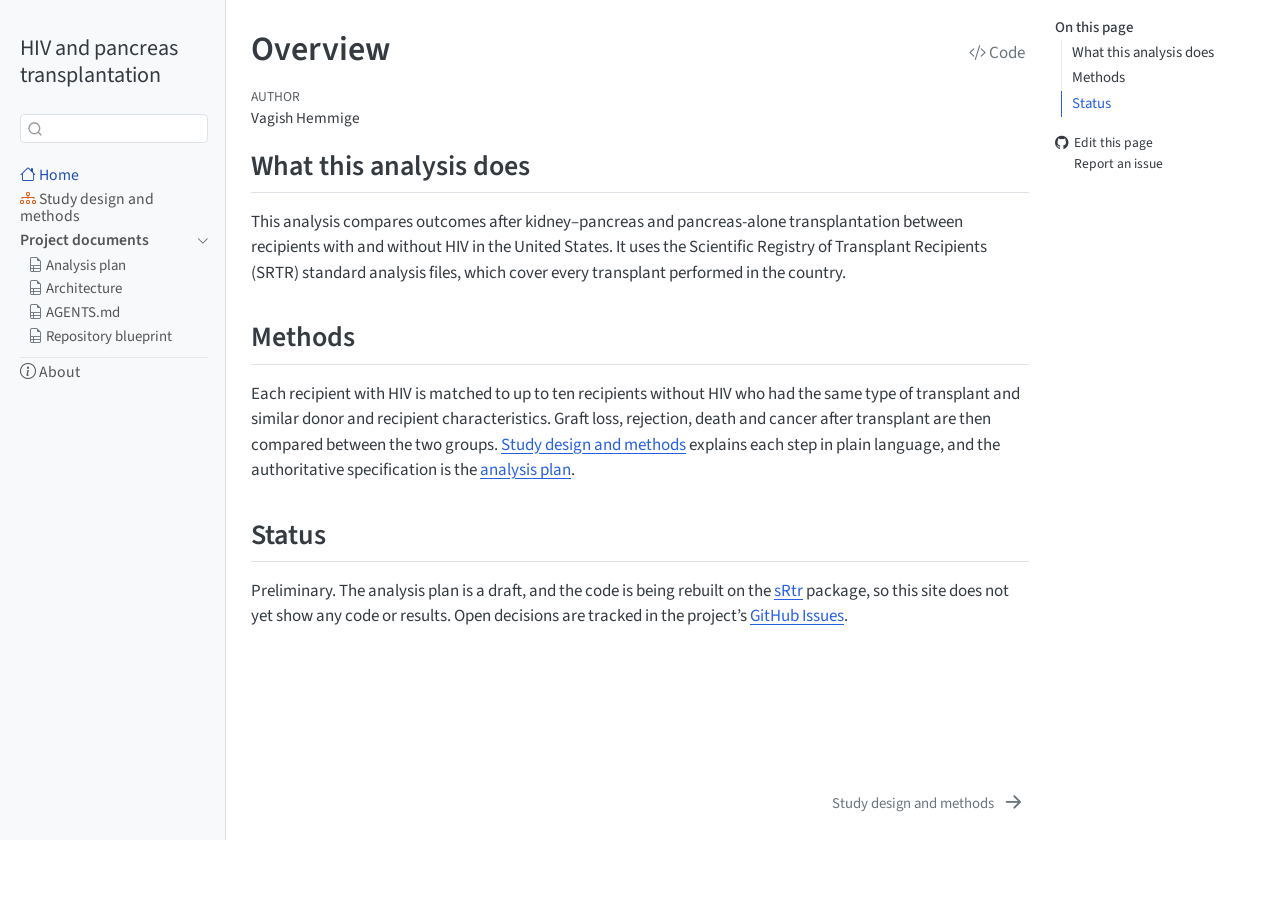
==== index.html @ 66e1a1df "Built site for gh-pages" ====
<!DOCTYPE html>
<html xmlns="http://www.w3.org/1999/xhtml" lang="en" xml:lang="en"><head>

<meta charset="utf-8">
<meta name="generator" content="quarto-1.11.9">

<meta name="viewport" content="width=device-width, initial-scale=1.0, user-scalable=yes">

<meta name="author" content="Vagish Hemmige">

<title>Overview – HIV and pancreas transplantation</title>
<style>
/* Default styles provided by pandoc.
** See https://pandoc.org/MANUAL.html#variables-for-html for config info.
*/
span.smallcaps{font-variant: small-caps;}
div.columns{display: flex; gap: 1.5em;}
div.column{flex: auto;}
@media screen {
div.columns{gap: min(4vw, 1.5em);}
div.column{overflow-x: auto;}
}
div.hanging-indent{margin-left: 1.5em; text-indent: -1.5em;}
ul.task-list{list-style: none;}
ul.task-list li input[type="checkbox"] {
  width: 0.8em;
  margin: 0 0.8em 0.2em -1em; /* quarto-specific, see https://github.com/quarto-dev/quarto-cli/issues/4556 */ 
  vertical-align: middle;
}
/* CSS for syntax highlighting */
html { -webkit-text-size-adjust: 100%; }
pre > code.sourceCode { white-space: pre; position: relative; }
pre > code.sourceCode > span { display: inline-block; line-height: 1.25; }
pre > code.sourceCode > span:empty { height: 1.2em; }
.sourceCode { overflow: visible; }
code.sourceCode > span { color: inherit; text-decoration: inherit; }
div.sourceCode { margin: 1em 0; }
pre.sourceCode { margin: 0; }
@media screen {
div.sourceCode { overflow: auto; }
}
@media print {
pre > code.sourceCode { white-space: pre-wrap; }
pre > code.sourceCode > span { text-indent: -5em; padding-left: 5em; }
}
pre.numberSource code
  { counter-reset: source-line 0; }
pre.numberSource code > span
  { position: relative; left: -4em; counter-increment: source-line; }
pre.numberSource code > span > a:first-child::before
  { content: counter(source-line);
    position: relative; left: -1em; text-align: right; vertical-align: baseline;
    border: none; display: inline-block;
    -webkit-touch-callout: none; -webkit-user-select: none;
    -khtml-user-select: none; -moz-user-select: none;
    -ms-user-select: none; user-select: none;
    padding: 0 4px; width: 4em;
  }
pre.numberSource { margin-left: 3em;  padding-left: 4px; }
div.sourceCode
  {   }
@media screen {
pre > code.sourceCode > span > a:first-child::before { text-decoration: underline; }
}
</style>


<script src="site_libs/quarto-nav/quarto-nav.js"></script>
<script src="site_libs/quarto-nav/headroom.min.js"></script>
<script src="site_libs/clipboard/clipboard.min.js"></script>
<script src="site_libs/quarto-search/autocomplete.umd.js"></script>
<script src="site_libs/quarto-search/fuse.min.js"></script>
<script src="site_libs/quarto-search/quarto-search.js"></script>
<meta name="quarto:offset" content="./">
<link href="./quarto/study_methods.html" rel="next">
<script src="site_libs/quarto-html/quarto.js" type="module"></script>
<script src="site_libs/quarto-html/tabsets/tabsets.js" type="module"></script>
<script src="site_libs/quarto-html/scrollable-regions/scrollable-regions.js" type="module"></script>
<script src="site_libs/quarto-html/popper.min.js"></script>
<script src="site_libs/quarto-html/tippy.umd.min.js"></script>
<script src="site_libs/quarto-html/anchor.min.js"></script>
<link href="site_libs/quarto-html/tippy.css" rel="stylesheet">
<link href="site_libs/quarto-html/quarto-syntax-highlighting-63b5708e65d6cd79cd7618c58d0c21e7.css" rel="stylesheet" id="quarto-text-highlighting-styles">
<script src="site_libs/bootstrap/bootstrap.min.js"></script>
<link href="site_libs/bootstrap/bootstrap-icons.css" rel="stylesheet">
<link href="site_libs/bootstrap/bootstrap-e3a35904f429b4d0baa96e5eab7940c9.min.css" rel="stylesheet" append-hash="true" id="quarto-bootstrap" data-mode="light">
<script id="quarto-search-options" type="application/json">{
  "location": "sidebar",
  "copy-button": false,
  "collapse-after": 3,
  "panel-placement": "start",
  "type": "textbox",
  "limit": 50,
  "keyboard-shortcut": [
    "f",
    "/",
    "s"
  ],
  "show-item-context": false,
  "language": {
    "search-no-results-text": "No results",
    "search-matching-documents-text": "matching documents",
    "search-copy-link-title": "Copy link to search",
    "search-hide-matches-text": "Hide additional matches",
    "search-more-match-text": "more match in this document",
    "search-more-matches-text": "more matches in this document",
    "search-clear-button-title": "Clear",
    "search-text-placeholder": "",
    "search-detached-cancel-button-title": "Cancel",
    "search-submit-button-title": "Submit",
    "search-label": "Search"
  }
}</script>
<style>
div.callout-Pending.callout {
  border-left-color: #f0c400;
}
div.callout-Pending.callout-style-default > .callout-header {
  background-color: rgba(240, 196, 0, 0.13);
}
div.callout-Pending .callout-toggle::before {  background-image: url('data:image/svg+xml,<svg xmlns="http://www.w3.org/2000/svg" width="16" height="16" fill="rgb(33, 37, 41)" class="bi bi-chevron-down" viewBox="0 0 16 16"><path fill-rule="evenodd" d="M1.646 4.646a.5.5 0 0 1 .708 0L8 10.293l5.646-5.647a.5.5 0 0 1 .708.708l-6 6a.5.5 0 0 1-.708 0l-6-6a.5.5 0 0 1 0-.708z"/></svg>');}
div.callout-Pending.callout-style-default .callout-icon::before, div.callout-Pending.callout-titled .callout-icon::before {
  content: '⏳';
  background-image: none;
}
div.callout-Results.callout {
  border-left-color: #198754;
}
div.callout-Results.callout-style-default > .callout-header {
  background-color: rgba(25, 135, 84, 0.13);
}
div.callout-Results .callout-toggle::before {  background-image: url('data:image/svg+xml,<svg xmlns="http://www.w3.org/2000/svg" width="16" height="16" fill="rgb(33, 37, 41)" class="bi bi-chevron-down" viewBox="0 0 16 16"><path fill-rule="evenodd" d="M1.646 4.646a.5.5 0 0 1 .708 0L8 10.293l5.646-5.647a.5.5 0 0 1 .708.708l-6 6a.5.5 0 0 1-.708 0l-6-6a.5.5 0 0 1 0-.708z"/></svg>');}
div.callout-Results.callout-style-default .callout-icon::before, div.callout-Results.callout-titled .callout-icon::before {
  content: '📊';
  background-image: none;
}
div.callout-Rcode.callout {
  border-left-color: #d63384;
}
div.callout-Rcode.callout-style-default > .callout-header {
  background-color: rgba(214, 51, 132, 0.13);
}
div.callout-Rcode .callout-toggle::before {  background-image: url('data:image/svg+xml,<svg xmlns="http://www.w3.org/2000/svg" width="16" height="16" fill="rgb(33, 37, 41)" class="bi bi-chevron-down" viewBox="0 0 16 16"><path fill-rule="evenodd" d="M1.646 4.646a.5.5 0 0 1 .708 0L8 10.293l5.646-5.647a.5.5 0 0 1 .708.708l-6 6a.5.5 0 0 1-.708 0l-6-6a.5.5 0 0 1 0-.708z"/></svg>');}
div.callout-Rcode.callout-style-default .callout-icon::before, div.callout-Rcode.callout-titled .callout-icon::before {
  content: '💻';
  background-image: none;
}
</style>


<link rel="stylesheet" href="styles.css">
</head>

<body class="nav-sidebar docked quarto-light"><a id="quarto-skip-link" class="visually-hidden-focusable" href="#quarto-document-content">Skip to main content</a>

<div id="quarto-search-results"></div>
  <header id="quarto-header" class="headroom fixed-top">
  <nav class="quarto-secondary-nav" aria-label="Toolbar">
    <div class="container-fluid d-flex">
      <button type="button" class="quarto-btn-toggle btn" data-bs-toggle="collapse" role="button" data-bs-target=".quarto-sidebar-collapse-item" aria-controls="quarto-sidebar" aria-expanded="false" aria-label="Toggle sidebar navigation" onclick="if (window.quartoToggleHeadroom) { window.quartoToggleHeadroom(); }">
        <i class="bi bi-layout-text-sidebar-reverse"></i>
      </button>
        <nav class="quarto-page-breadcrumbs" aria-label="Breadcrumbs"><ol class="breadcrumb"><li class="breadcrumb-item"><a href="./index.html">Home</a></li></ol></nav>
        <a class="flex-grow-1" data-bs-toggle="collapse" data-bs-target=".quarto-sidebar-collapse-item" onclick="if (window.quartoToggleHeadroom) { window.quartoToggleHeadroom(); }">      
        </a>
      <button type="button" class="btn quarto-search-button" aria-label="Search" onclick="window.quartoOpenSearch();">
        <i class="bi bi-search"></i>
      </button>
    </div>
  </nav>
</header>
<!-- content -->
<div id="quarto-content" class="quarto-container page-columns page-rows-contents page-layout-full">
<!-- sidebar -->
  <nav id="quarto-sidebar" class="sidebar collapse collapse-horizontal quarto-sidebar-collapse-item sidebar-navigation docked overflow-auto" aria-label="Site">
    <div class="pt-lg-2 mt-2 text-left sidebar-header">
    <div class="sidebar-title mb-0 py-0">
      <a href="./">HIV and pancreas transplantation</a> 
    </div>
      </div>
        <div class="mt-2 flex-shrink-0 align-items-center">
        <div class="sidebar-search">
        <div id="quarto-search" class="" title="Search"></div>
        </div>
        </div>
    <div class="sidebar-menu-container"> 
    <ul class="list-unstyled mt-1">
        <li class="sidebar-item">
  <div class="sidebar-item-container"> 
  <a href="./index.html" class="sidebar-item-text sidebar-link active"><i class="bi bi-house" role="img">
</i> 
 <span class="menu-text">Home</span></a>
  </div>
</li>
        <li class="sidebar-item">
  <div class="sidebar-item-container"> 
  <a href="./quarto/study_methods.html" class="sidebar-item-text sidebar-link"><i class="bi bi-diagram-3" role="img">
</i> 
 <span class="menu-text">Study design and methods</span></a>
  </div>
</li>
        <li class="sidebar-item sidebar-item-section">
      <div class="sidebar-item-container"> 
            <button type="button" class="sidebar-item-text sidebar-item-toggle sidebar-link text-start" data-bs-toggle="collapse" data-bs-target="#quarto-sidebar-section-1" aria-controls="quarto-sidebar-section-1" aria-expanded="true">
 <span class="menu-text" id="quarto-sidebar-section-1-label">Project documents</span><i class="bi bi-chevron-right" aria-hidden="true"></i></button>
      </div>
      <ul id="quarto-sidebar-section-1" aria-labelledby="quarto-sidebar-section-1-label" class="collapse list-unstyled sidebar-section depth1 show">  
          <li class="sidebar-item">
  <div class="sidebar-item-container"> 
  <a href="./quarto/analysis-plan.html" class="sidebar-item-text sidebar-link"><i class="bi bi-file-earmark-ruled" role="img">
</i> 
 <span class="menu-text">Analysis plan</span></a>
  </div>
</li>
          <li class="sidebar-item">
  <div class="sidebar-item-container"> 
  <a href="./quarto/architecture.html" class="sidebar-item-text sidebar-link"><i class="bi bi-file-earmark-ruled" role="img">
</i> 
 <span class="menu-text">Architecture</span></a>
  </div>
</li>
          <li class="sidebar-item">
  <div class="sidebar-item-container"> 
  <a href="./quarto/agents.html" class="sidebar-item-text sidebar-link"><i class="bi bi-file-earmark-ruled" role="img">
</i> 
 <span class="menu-text">AGENTS.md</span></a>
  </div>
</li>
          <li class="sidebar-item">
  <div class="sidebar-item-container"> 
  <a href="./quarto/repository-blueprint.html" class="sidebar-item-text sidebar-link"><i class="bi bi-file-earmark-ruled" role="img">
</i> 
 <span class="menu-text">Repository blueprint</span></a>
  </div>
</li>
      </ul>
  </li>
        <li class="sidebar-item">
  <div class="sidebar-item-container"> 
  <a href="./quarto/about.html" class="sidebar-item-text sidebar-link"><i class="bi bi-info-circle" role="img">
</i> 
 <span class="menu-text">About</span></a>
  </div>
</li>
    </ul>
    </div>
</nav>
<div id="quarto-sidebar-glass" class="quarto-sidebar-collapse-item" data-bs-toggle="collapse" data-bs-target=".quarto-sidebar-collapse-item"></div>
<!-- margin-sidebar -->
    <div id="quarto-margin-sidebar" class="sidebar margin-sidebar">
        <nav id="TOC" role="doc-toc" aria-labelledby="toc-title" class="toc-active">
    <h2 id="toc-title">On this page</h2>
   
  <ul>
  <li><a href="#what-this-analysis-does" id="toc-what-this-analysis-does" class="nav-link active" data-scroll-target="#what-this-analysis-does">What this analysis does</a></li>
  <li><a href="#methods" id="toc-methods" class="nav-link" data-scroll-target="#methods">Methods</a></li>
  <li><a href="#status" id="toc-status" class="nav-link" data-scroll-target="#status">Status</a></li>
  </ul>
<div class="toc-actions"><ul><li><a href="https://github.com/VagishHemmige/HIV-pancreas-2024-srtr/edit/main/index.qmd" class="toc-action"><i class="bi bi-github"></i>Edit this page</a></li><li><a href="https://github.com/VagishHemmige/HIV-pancreas-2024-srtr/issues/new" class="toc-action"><i class="bi empty"></i>Report an issue</a></li></ul></div></nav>
    </div>
<!-- main -->
<main class="content column-body" id="quarto-document-content" tabindex="-1">

<header id="title-block-header" class="quarto-title-block default">
<div class="quarto-title">
<div class="quarto-title-block"><div><h1 class="title">Overview</h1><button type="button" class="btn code-tools-button" id="quarto-code-tools-source"><i class="bi"></i> Code</button></div></div>
</div>



<div class="quarto-title-meta column-body">

    <div>
    <div class="quarto-title-meta-heading">Author</div>
    <div class="quarto-title-meta-contents">
             <p>Vagish Hemmige </p>
          </div>
  </div>
    
  
    
  </div>
  


</header>


<section id="what-this-analysis-does" class="level2">
<h2 class="anchored" data-anchor-id="what-this-analysis-does">What this analysis does</h2>
<p>This analysis compares outcomes after kidney–pancreas and pancreas-alone transplantation between recipients with and without HIV in the United States. It uses the Scientific Registry of Transplant Recipients (SRTR) standard analysis files, which cover every transplant performed in the country.</p>
</section>
<section id="methods" class="level2">
<h2 class="anchored" data-anchor-id="methods">Methods</h2>
<p>Each recipient with HIV is matched to up to ten recipients without HIV who had the same type of transplant and similar donor and recipient characteristics. Graft loss, rejection, death and cancer after transplant are then compared between the two groups. <a href="./quarto/study_methods.html">Study design and methods</a> explains each step in plain language, and the authoritative specification is the <a href="./quarto/analysis-plan.html">analysis plan</a>.</p>
</section>
<section id="status" class="level2">
<h2 class="anchored" data-anchor-id="status">Status</h2>
<p>Preliminary. The analysis plan is a draft, and the code is being rebuilt on the <a href="https://github.com/VagishHemmige/sRtr">sRtr</a> package, so this site does not yet show any code or results. Open decisions are tracked in the project’s <a href="https://github.com/VagishHemmige/HIV-pancreas-2024-srtr/issues">GitHub Issues</a>.</p>


<!-- -->

</section>

</main> <!-- /main -->
<script id="quarto-html-after-body" type="application/javascript">
  window.document.addEventListener("DOMContentLoaded", function (event) {
    const icon = "";
    const anchorJS = new window.AnchorJS();
    anchorJS.options = {
      placement: 'right',
      icon: icon
    };
    anchorJS.add('.anchored');
    const isCodeAnnotation = (el) => {
      for (const clz of el.classList) {
        if (clz.startsWith('code-annotation-')) {                     
          return true;
        }
      }
      return false;
    }
    const onCopySuccess = function(e) {
      // button target
      const button = e.trigger;
      // don't keep focus
      button.blur();
      // flash "checked"
      button.classList.add('code-copy-button-checked');
      var currentTitle = button.getAttribute("title");
      button.setAttribute("title", "Copied!");
      let tooltip;
      if (window.bootstrap) {
        button.setAttribute("data-bs-toggle", "tooltip");
        button.setAttribute("data-bs-placement", "left");
        button.setAttribute("data-bs-title", "Copied!");
        tooltip = new bootstrap.Tooltip(button, 
          { trigger: "manual", 
            customClass: "code-copy-button-tooltip",
            offset: [0, -8]});
        tooltip.show();    
      }
      setTimeout(function() {
        if (tooltip) {
          tooltip.hide();
          button.removeAttribute("data-bs-title");
          button.removeAttribute("data-bs-toggle");
          button.removeAttribute("data-bs-placement");
        }
        button.setAttribute("title", currentTitle);
        button.classList.remove('code-copy-button-checked');
      }, 1000);
      // clear code selection
      e.clearSelection();
    }
    const getTextToCopy = function(trigger) {
      const outerScaffold = trigger.parentElement.cloneNode(true);
      const codeEl = outerScaffold.querySelector('code');
      for (const childEl of codeEl.children) {
        if (isCodeAnnotation(childEl)) {
          childEl.remove();
        }
      }
      return codeEl.innerText;
    }
    const clipboard = new window.ClipboardJS('.code-copy-button:not([data-in-quarto-modal])', {
      text: getTextToCopy
    });
    clipboard.on('success', onCopySuccess);
    if (window.document.getElementById('quarto-embedded-source-code-modal')) {
      const clipboardModal = new window.ClipboardJS('.code-copy-button[data-in-quarto-modal]', {
        text: getTextToCopy,
        container: window.document.getElementById('quarto-embedded-source-code-modal')
      });
      clipboardModal.on('success', onCopySuccess);
    }
    const viewSource = window.document.getElementById('quarto-view-source') ||
                       window.document.getElementById('quarto-code-tools-source');
    if (viewSource) {
      const sourceUrl = viewSource.getAttribute("data-quarto-source-url");
      viewSource.addEventListener("click", function(e) {
        if (sourceUrl) {
          // rstudio viewer pane
          if (/\bcapabilities=\b/.test(window.location)) {
            window.open(sourceUrl);
          } else {
            window.location.href = sourceUrl;
          }
        } else {
          const modal = new bootstrap.Modal(document.getElementById('quarto-embedded-source-code-modal'));
          modal.show();
        }
        return false;
      });
    }
    function toggleCodeHandler(show) {
      return function(e) {
        const cellDetails = window.document.querySelectorAll(".cell details.code-fold");
        for (let i=0; i<cellDetails.length; i++) {
          const details = cellDetails[i];
          if (show) {
            details.open = true;
          } else {
            details.removeAttribute("open");
          }
        }
        const cellCodeDivs = window.document.querySelectorAll(".cell div.sourceCode.cell-code");
        const fromCls = show ? "hidden" : "unhidden";
        const toCls = show ? "unhidden" : "hidden";
        for (let i=0; i<cellCodeDivs.length; i++) {
          const codeDiv = cellCodeDivs[i];
          if (codeDiv.classList.contains(fromCls)) {
            codeDiv.classList.remove(fromCls);
            codeDiv.classList.add(toCls);
          } 
        }
        return false;
      }
    }
    const hideAllCode = window.document.getElementById("quarto-hide-all-code");
    if (hideAllCode) {
      hideAllCode.addEventListener("click", toggleCodeHandler(false));
    }
    const showAllCode = window.document.getElementById("quarto-show-all-code");
    if (showAllCode) {
      showAllCode.addEventListener("click", toggleCodeHandler(true));
    }
      var localhostRegex = new RegExp(/^(?:http|https):\/\/localhost\:?[0-9]*\//);
      var mailtoRegex = new RegExp(/^mailto:/);
        var filterRegex = new RegExp("https:\/\/vagishhemmige\.github\.io\/HIV-pancreas-2024-srtr");
      var isInternal = (href) => {
          return filterRegex.test(href) || localhostRegex.test(href) || mailtoRegex.test(href);
      }
      // Inspect non-navigation links and adorn them if external
      window.quartoDecorateExternalLinks = function (root) {
     var links = (root || window.document).querySelectorAll('a[href]:not(.nav-link):not(.navbar-brand):not(.toc-action):not(.sidebar-link):not(.sidebar-item-toggle):not(.pagination-link):not(.no-external):not([aria-hidden]):not(.dropdown-item):not(.quarto-navigation-tool):not(.about-link)');
      for (var i=0; i<links.length; i++) {
        const link = links[i];
        if (!isInternal(link.href)) {
          // undo the damage that might have been done by quarto-nav.js in the case of
          // links that we want to consider external
          if (link.dataset.originalHref !== undefined) {
            link.href = link.dataset.originalHref;
          }
          if (!link.classList.contains('no-external-icon')) {
          }
        }
      }
      };
      window.quartoDecorateExternalLinks(window.document);
    // Esc closes the popup (WCAG 1.4.13) and focus leaving both trigger and
    // popup closes it (WCAG 2.4.11); tippy handles neither for interactive popups.
    const hideOnEscAndFocusOut = {
      name: 'hideOnEscAndFocusOut',
      defaultValue: true,
      fn(instance) {
        const dismiss = () => {
          // A show scheduled by the trigger delay would otherwise reopen it
          instance.clearDelayTimeouts();
          instance.hide();
        };
        const onKeyDown = (event) => {
          if (event.key !== 'Escape') {
            return;
          }
          // Keep Esc from also reaching page handlers (e.g. reveal.js overview),
          // except an open reveal.js slide menu, which Esc should close too.
          // The menu handles keys only when its keyboard option is on.
          const menuHandlesEsc = window.Reveal?.getPlugin?.('menu')?.isOpen() &&
            window.Reveal.getConfig().menu?.keyboard !== false;
          if (!menuHandlesEsc) {
            event.stopPropagation();
          }
          if (instance.popper.contains(window.document.activeElement)) {
            // Disabled while refocusing so the focus trigger does not reopen it
            instance.disable();
            instance.reference.focus();
            instance.enable();
          }
          dismiss();
        };
        const onFocusOut = (event) => {
          const target = event.relatedTarget;
          if (target && !instance.reference.contains(target) &&
              !instance.popper.contains(target)) {
            dismiss();
          }
        };
        // On the trigger too: a click trigger (code-annotations: select) has no
        // blur handling. Attached for the instance's lifetime so leaving the
        // trigger also cancels a show still pending on the trigger delay.
        instance.reference.addEventListener('focusout', onFocusOut);
        return {
          onShow() {
            window.document.addEventListener('keydown', onKeyDown, true);
            instance.popper.addEventListener('focusout', onFocusOut);
          },
          onHide() {
            window.document.removeEventListener('keydown', onKeyDown, true);
            instance.popper.removeEventListener('focusout', onFocusOut);
          },
          onDestroy() {
            instance.reference.removeEventListener('focusout', onFocusOut);
          },
        };
      },
    };
    function tippyHover(el, contentFn, onTriggerFn, onUntriggerFn) {
      const config = {
        allowHTML: true,
        maxWidth: 500,
        delay: 100,
        arrow: false,
        appendTo: function(el) {
            return el.parentElement;
        },
        interactive: true,
        interactiveBorder: 10,
        theme: 'quarto',
        placement: 'bottom-start',
        plugins: [hideOnEscAndFocusOut],
      };
      if (contentFn) {
        config.content = contentFn;
      }
      if (onTriggerFn) {
        config.onTrigger = onTriggerFn;
      }
      if (onUntriggerFn) {
        config.onUntrigger = onUntriggerFn;
      }
      window.tippy(el, config); 
    }
    const noterefs = window.document.querySelectorAll('a[role="doc-noteref"]');
    for (var i=0; i<noterefs.length; i++) {
      const ref = noterefs[i];
      tippyHover(ref, function() {
        // use id or data attribute instead here
        let href = ref.getAttribute('data-footnote-href') || ref.getAttribute('href');
        try { href = new URL(href).hash; } catch {}
        const id = href.replace(/^#\/?/, "");
        const note = window.document.getElementById(id);
        if (note) {
          return note.innerHTML;
        } else {
          return "";
        }
      });
    }
    const xrefs = window.document.querySelectorAll('a.quarto-xref');
    const processXRef = (id, note) => {
      // Strip column container classes
      const stripColumnClz = (el) => {
        el.classList.remove("page-full", "page-columns");
        if (el.children) {
          for (const child of el.children) {
            stripColumnClz(child);
          }
        }
      }
      stripColumnClz(note)
      if (id === null || id.startsWith('sec-')) {
        // Special case sections, only their first couple elements
        const container = document.createElement("div");
        if (note.children && note.children.length > 2) {
          container.appendChild(note.children[0].cloneNode(true));
          for (let i = 1; i < note.children.length; i++) {
            const child = note.children[i];
            if (child.tagName === "P" && child.innerText === "") {
              continue;
            } else {
              container.appendChild(child.cloneNode(true));
              break;
            }
          }
          if (window.Quarto?.typesetMath) {
            window.Quarto.typesetMath(container);
          }
          return container.innerHTML
        } else {
          if (window.Quarto?.typesetMath) {
            window.Quarto.typesetMath(note);
          }
          return note.innerHTML;
        }
      } else {
        // Remove any anchor links if they are present
        const anchorLink = note.querySelector('a.anchorjs-link');
        if (anchorLink) {
          anchorLink.remove();
        }
        if (window.Quarto?.typesetMath) {
          window.Quarto.typesetMath(note);
        }
        if (note.classList.contains("callout")) {
          return note.outerHTML;
        } else {
          return note.innerHTML;
        }
      }
    }
    for (var i=0; i<xrefs.length; i++) {
      const xref = xrefs[i];
      tippyHover(xref, undefined, function(instance) {
        instance.disable();
        let url = xref.getAttribute('href');
        let hash = undefined; 
        if (url.startsWith('#')) {
          hash = url;
        } else {
          try { hash = new URL(url).hash; } catch {}
        }
        if (hash) {
          const id = hash.replace(/^#\/?/, "");
          const note = window.document.getElementById(id);
          if (note !== null) {
            try {
              const html = processXRef(id, note.cloneNode(true));
              instance.setContent(html);
            } finally {
              instance.enable();
              instance.show();
            }
          } else {
            // See if we can fetch this
            fetch(url.split('#')[0])
            .then(res => res.text())
            .then(html => {
              const parser = new DOMParser();
              const htmlDoc = parser.parseFromString(html, "text/html");
              const note = htmlDoc.getElementById(id);
              if (note !== null) {
                const html = processXRef(id, note);
                instance.setContent(html);
              } 
            }).finally(() => {
              instance.enable();
              instance.show();
            });
          }
        } else {
          // See if we can fetch a full url (with no hash to target)
          // This is a special case and we should probably do some content thinning / targeting
          fetch(url)
          .then(res => res.text())
          .then(html => {
            const parser = new DOMParser();
            const htmlDoc = parser.parseFromString(html, "text/html");
            const note = htmlDoc.querySelector('main.content');
            if (note !== null) {
              // This should only happen for chapter cross references
              // (since there is no id in the URL)
              // remove the first header
              if (note.children.length > 0 && note.children[0].tagName === "HEADER") {
                note.children[0].remove();
              }
              const html = processXRef(null, note);
              instance.setContent(html);
            } 
          }).finally(() => {
            instance.enable();
            instance.show();
          });
        }
      }, function(instance) {
      });
    }
        let selectedAnnoteEl;
        const selectorForAnnotation = ( cell, annotation) => {
          let cellAttr = 'data-code-cell="' + cell + '"';
          let lineAttr = 'data-code-annotation="' +  annotation + '"';
          const selector = 'span[' + cellAttr + '][' + lineAttr + ']';
          return selector;
        }
        const selectCodeLines = (annoteEl) => {
          const doc = window.document;
          const targetCell = annoteEl.getAttribute("data-target-cell");
          const targetAnnotation = annoteEl.getAttribute("data-target-annotation");
          const annoteSpan = window.document.querySelector(selectorForAnnotation(targetCell, targetAnnotation));
          const lines = annoteSpan.getAttribute("data-code-lines").split(",");
          const lineIds = lines.map((line) => {
            return targetCell + "-" + line;
          })
          // Each band is positioned against its own containing block, which is
          // not the offsetParent of the lines, so place it from client rects.
          const placeBand = (band, firstEl, lastEl, codeBlock) => {
            const container = band.offsetParent;
            if (container === null) {
              return;
            }
            const containerRect = container.getBoundingClientRect();
            // Reveal.js scales slides with a transform, so convert client
            // pixels back to the CSS pixels of the container.
            const scale = containerRect.height / container.offsetHeight || 1;
            const firstRect = firstEl.getBoundingClientRect();
            const lastRect = lastEl.getBoundingClientRect();
            const top = (firstRect.top - containerRect.top) / scale - container.clientTop + container.scrollTop;
            const height = (lastRect.bottom - firstRect.top) / scale;
            band.style.top = top - 2 + "px";
            band.style.height = height + 4 + "px";
            if (codeBlock) {
              // Without the copy button wrapper, the containing block is wider
              // than the code block, so span the code block explicitly.
              const blockRect = codeBlock.getBoundingClientRect();
              band.style.left = (blockRect.left - containerRect.left) / scale - container.clientLeft + container.scrollLeft + "px";
              band.style.width = blockRect.width / scale + "px";
            }
          };
          if (lineIds.length > 0) {
            const el = window.document.getElementById(lineIds[0]);
            const lastEl = window.document.getElementById(lineIds[lineIds.length - 1]);
            const parent = el.parentElement.parentElement;
            // cook up a div (if necessary) and position it
            let div = window.document.getElementById("code-annotation-line-highlight");
            if (div === null) {
              div = window.document.createElement("div");
              div.setAttribute("id", "code-annotation-line-highlight");
              div.style.position = 'absolute';
              parent.appendChild(div);
            }
            placeBand(div, el, lastEl, parent.closest("div.sourceCode") || parent);
            let gutterDiv = window.document.getElementById("code-annotation-line-highlight-gutter");
            if (gutterDiv === null) {
              gutterDiv = window.document.createElement("div");
              gutterDiv.setAttribute("id", "code-annotation-line-highlight-gutter");
              gutterDiv.style.position = 'absolute';
              const codeCell = window.document.getElementById(targetCell);
              const gutter = codeCell.querySelector('.code-annotation-gutter');
              gutter.appendChild(gutterDiv);
            }
            placeBand(gutterDiv, el, lastEl);
            selectedAnnoteEl = annoteEl;
          }
        };
        const unselectCodeLines = () => {
          const elementsIds = ["code-annotation-line-highlight", "code-annotation-line-highlight-gutter"];
          elementsIds.forEach((elId) => {
            const div = window.document.getElementById(elId);
            if (div) {
              div.remove();
            }
          });
          selectedAnnoteEl = undefined;
        };
          // Handle positioning of the toggle
      window.addEventListener(
        "resize",
        throttle(() => {
          elRect = undefined;
          if (selectedAnnoteEl) {
            selectCodeLines(selectedAnnoteEl);
          }
        }, 10)
      );
      function throttle(fn, ms) {
      let throttle = false;
      let timer;
        return (...args) => {
          if(!throttle) { // first call gets through
              fn.apply(this, args);
              throttle = true;
          } else { // all the others get throttled
              if(timer) clearTimeout(timer); // cancel #2
              timer = setTimeout(() => {
                fn.apply(this, args);
                timer = throttle = false;
              }, ms);
          }
        };
      }
        // Attach click handler to the DT
        const annoteDls = window.document.querySelectorAll('dt[data-target-cell]');
        for (const annoteDlNode of annoteDls) {
          annoteDlNode.addEventListener('click', (event) => {
            const clickedEl = event.target;
            if (clickedEl !== selectedAnnoteEl) {
              unselectCodeLines();
              const activeEl = window.document.querySelector('dt[data-target-cell].code-annotation-active');
              if (activeEl) {
                activeEl.classList.remove('code-annotation-active');
              }
              selectCodeLines(clickedEl);
              clickedEl.classList.add('code-annotation-active');
            } else {
              // Unselect the line
              unselectCodeLines();
              clickedEl.classList.remove('code-annotation-active');
            }
          });
        }
    const findCites = (el) => {
      const parentEl = el.parentElement;
      if (parentEl) {
        const cites = parentEl.dataset.cites;
        if (cites) {
          return {
            el,
            cites: cites.split(' ')
          };
        } else {
          return findCites(el.parentElement)
        }
      } else {
        return undefined;
      }
    };
    var bibliorefs = window.document.querySelectorAll('a[role="doc-biblioref"]');
    for (var i=0; i<bibliorefs.length; i++) {
      const ref = bibliorefs[i];
      const citeInfo = findCites(ref);
      if (citeInfo) {
        tippyHover(citeInfo.el, function() {
          var popup = window.document.createElement('div');
          citeInfo.cites.forEach(function(cite) {
            var citeDiv = window.document.createElement('div');
            citeDiv.classList.add('hanging-indent');
            citeDiv.classList.add('csl-entry');
            var biblioDiv = window.document.getElementById('ref-' + cite);
            if (biblioDiv) {
              citeDiv.innerHTML = biblioDiv.innerHTML;
            }
            popup.appendChild(citeDiv);
          });
          return popup.innerHTML;
        });
      }
    }
  });
  </script>
  <script type="application/javascript">
  window.quartoScrollableRegionsLabels = {"code":"Scrollable code","output":"Scrollable output"};
  </script>
<nav class="page-navigation column-body" aria-label="Page">
  <div class="nav-page nav-page-previous">
  </div>
  <div class="nav-page nav-page-next">
      <a href="./quarto/study_methods.html" class="pagination-link" aria-label="Study design and methods">
        <span class="nav-page-text">Study design and methods</span> <i class="bi bi-arrow-right-short"></i>
      </a>
  </div>
</nav><div class="modal fade" id="quarto-embedded-source-code-modal" tabindex="-1" aria-labelledby="quarto-embedded-source-code-modal-label" aria-hidden="true"><div class="modal-dialog modal-dialog-scrollable"><div class="modal-content"><div class="modal-header"><h5 class="modal-title" id="quarto-embedded-source-code-modal-label">Source Code</h5><button class="btn-close" data-bs-dismiss="modal"></button></div><div class="modal-body"><div class="">
<div class="code-copy-outer-scaffold"><div class="sourceCode" id="cb1" data-shortcodes="false"><pre class="sourceCode markdown code-with-copy"><code class="sourceCode markdown"><span id="cb1-1"><a href="#cb1-1" aria-hidden="true" tabindex="-1"></a><span class="co">---</span></span>
<span id="cb1-2"><a href="#cb1-2" aria-hidden="true" tabindex="-1"></a><span class="an">title:</span><span class="co"> "Overview"</span></span>
<span id="cb1-3"><a href="#cb1-3" aria-hidden="true" tabindex="-1"></a><span class="an">format:</span><span class="co"> html</span></span>
<span id="cb1-4"><a href="#cb1-4" aria-hidden="true" tabindex="-1"></a><span class="co">---</span></span>
<span id="cb1-5"><a href="#cb1-5" aria-hidden="true" tabindex="-1"></a></span>
<span id="cb1-6"><a href="#cb1-6" aria-hidden="true" tabindex="-1"></a><span class="fu">## What this analysis does</span></span>
<span id="cb1-7"><a href="#cb1-7" aria-hidden="true" tabindex="-1"></a></span>
<span id="cb1-8"><a href="#cb1-8" aria-hidden="true" tabindex="-1"></a>This analysis compares outcomes after kidney–pancreas and pancreas-alone transplantation between recipients with and without HIV in the United States. It uses the Scientific Registry of Transplant Recipients (SRTR) standard analysis files, which cover every transplant performed in the country.</span>
<span id="cb1-9"><a href="#cb1-9" aria-hidden="true" tabindex="-1"></a></span>
<span id="cb1-10"><a href="#cb1-10" aria-hidden="true" tabindex="-1"></a><span class="fu">## Methods</span></span>
<span id="cb1-11"><a href="#cb1-11" aria-hidden="true" tabindex="-1"></a></span>
<span id="cb1-12"><a href="#cb1-12" aria-hidden="true" tabindex="-1"></a>Each recipient with HIV is matched to up to ten recipients without HIV who had the same type of transplant and similar donor and recipient characteristics. Graft loss, rejection, death and cancer after transplant are then compared between the two groups. <span class="co">[</span><span class="ot">Study design and methods</span><span class="co">](quarto/study_methods.qmd)</span> explains each step in plain language, and the authoritative specification is the <span class="co">[</span><span class="ot">analysis plan</span><span class="co">](quarto/analysis-plan.qmd)</span>.</span>
<span id="cb1-13"><a href="#cb1-13" aria-hidden="true" tabindex="-1"></a></span>
<span id="cb1-14"><a href="#cb1-14" aria-hidden="true" tabindex="-1"></a><span class="fu">## Status</span></span>
<span id="cb1-15"><a href="#cb1-15" aria-hidden="true" tabindex="-1"></a></span>
<span id="cb1-16"><a href="#cb1-16" aria-hidden="true" tabindex="-1"></a>Preliminary. The analysis plan is a draft, and the code is being rebuilt on the <span class="co">[</span><span class="ot">sRtr</span><span class="co">](https://github.com/VagishHemmige/sRtr)</span> package, so this site does not yet show any code or results. Open decisions are tracked in the project's <span class="co">[</span><span class="ot">GitHub Issues</span><span class="co">](https://github.com/VagishHemmige/HIV-pancreas-2024-srtr/issues)</span>.</span></code></pre></div><button title="Copy to Clipboard" class="code-copy-button" data-in-quarto-modal=""><i class="bi"></i></button></div>
</div></div></div></div></div>
</div> <!-- /content -->




<footer class="footer"><div class="nav-footer"><div class="nav-footer-center"><div class="toc-actions d-sm-block d-md-none"><ul><li><a href="https://github.com/VagishHemmige/HIV-pancreas-2024-srtr/edit/main/index.qmd" class="toc-action"><i class="bi bi-github"></i>Edit this page</a></li><li><a href="https://github.com/VagishHemmige/HIV-pancreas-2024-srtr/issues/new" class="toc-action"><i class="bi empty"></i>Report an issue</a></li></ul></div></div></div></footer></body></html>
---- site_libs/quarto-html/tippy.css ----
.tippy-box[data-animation=fade][data-state=hidden]{opacity:0}[data-tippy-root]{max-width:calc(100vw - 10px)}.tippy-box{position:relative;background-color:#333;color:#fff;border-radius:4px;font-size:14px;line-height:1.4;white-space:normal;outline:0;transition-property:transform,visibility,opacity}.tippy-box[data-placement^=top]>.tippy-arrow{bottom:0}.tippy-box[data-placement^=top]>.tippy-arrow:before{bottom:-7px;left:0;border-width:8px 8px 0;border-top-color:initial;transform-origin:center top}.tippy-box[data-placement^=bottom]>.tippy-arrow{top:0}.tippy-box[data-placement^=bottom]>.tippy-arrow:before{top:-7px;left:0;border-width:0 8px 8px;border-bottom-color:initial;transform-origin:center bottom}.tippy-box[data-placement^=left]>.tippy-arrow{right:0}.tippy-box[data-placement^=left]>.tippy-arrow:before{border-width:8px 0 8px 8px;border-left-color:initial;right:-7px;transform-origin:center left}.tippy-box[data-placement^=right]>.tippy-arrow{left:0}.tippy-box[data-placement^=right]>.tippy-arrow:before{left:-7px;border-width:8px 8px 8px 0;border-right-color:initial;transform-origin:center right}.tippy-box[data-inertia][data-state=visible]{transition-timing-function:cubic-bezier(.54,1.5,.38,1.11)}.tippy-arrow{width:16px;height:16px;color:#333}.tippy-arrow:before{content:"";position:absolute;border-color:transparent;border-style:solid}.tippy-content{position:relative;padding:5px 9px;z-index:1}
---- site_libs/quarto-html/quarto-syntax-highlighting-63b5708e65d6cd79cd7618c58d0c21e7.css ----
/* quarto syntax highlight colors */
:root {
  --quarto-hl-ot-color: #003B4F;
  --quarto-hl-at-color: #657422;
  --quarto-hl-ss-color: #20794D;
  --quarto-hl-an-color: #5E5E5E;
  --quarto-hl-fu-color: #4758AB;
  --quarto-hl-st-color: #20794D;
  --quarto-hl-cf-color: #003B4F;
  --quarto-hl-op-color: #5E5E5E;
  --quarto-hl-er-color: #AD0000;
  --quarto-hl-bn-color: #AD0000;
  --quarto-hl-al-color: #AD0000;
  --quarto-hl-va-color: #111111;
  --quarto-hl-bu-color: inherit;
  --quarto-hl-ex-color: inherit;
  --quarto-hl-pp-color: #AD0000;
  --quarto-hl-in-color: #5E5E5E;
  --quarto-hl-vs-color: #20794D;
  --quarto-hl-wa-color: #5E5E5E;
  --quarto-hl-do-color: #5E5E5E;
  --quarto-hl-im-color: #00769E;
  --quarto-hl-ch-color: #20794D;
  --quarto-hl-dt-color: #AD0000;
  --quarto-hl-fl-color: #AD0000;
  --quarto-hl-co-color: #5E5E5E;
  --quarto-hl-cv-color: #5E5E5E;
  --quarto-hl-cn-color: #8f5902;
  --quarto-hl-sc-color: #5E5E5E;
  --quarto-hl-dv-color: #AD0000;
  --quarto-hl-kw-color: #003B4F;
}

/* other quarto variables */
:root {
  --quarto-font-monospace: SFMono-Regular, Menlo, Monaco, Consolas, "Liberation Mono", "Courier New", monospace;
}

/* syntax highlight based on Pandoc's rules */
pre > code.sourceCode > span {
  color: #003B4F;
}

code.sourceCode > span {
  color: #003B4F;
}

div.sourceCode,
div.sourceCode pre.sourceCode {
  color: #003B4F;
}

/* Normal */
code span {
  color: #003B4F;
}

/* Alert */
code span.al {
  color: #AD0000;
  font-style: inherit;
}

/* Annotation */
code span.an {
  color: #5E5E5E;
  font-style: inherit;
}

/* Attribute */
code span.at {
  color: #657422;
  font-style: inherit;
}

/* BaseN */
code span.bn {
  color: #AD0000;
  font-style: inherit;
}

/* BuiltIn */
code span.bu {
  font-style: inherit;
}

/* ControlFlow */
code span.cf {
  color: #003B4F;
  font-weight: bold;
  font-style: inherit;
}

/* Char */
code span.ch {
  color: #20794D;
  font-style: inherit;
}

/* Constant */
code span.cn {
  color: #8f5902;
  font-style: inherit;
}

/* Comment */
code span.co {
  color: #5E5E5E;
  font-style: inherit;
}

/* CommentVar */
code span.cv {
  color: #5E5E5E;
  font-style: italic;
}

/* Documentation */
code span.do {
  color: #5E5E5E;
  font-style: italic;
}

/* DataType */
code span.dt {
  color: #AD0000;
  font-style: inherit;
}

/* DecVal */
code span.dv {
  color: #AD0000;
  font-style: inherit;
}

/* Error */
code span.er {
  color: #AD0000;
  font-style: inherit;
}

/* Extension */
code span.ex {
  font-style: inherit;
}

/* Float */
code span.fl {
  color: #AD0000;
  font-style: inherit;
}

/* Function */
code span.fu {
  color: #4758AB;
  font-style: inherit;
}

/* Import */
code span.im {
  color: #00769E;
  font-style: inherit;
}

/* Information */
code span.in {
  color: #5E5E5E;
  font-style: inherit;
}

/* Keyword */
code span.kw {
  color: #003B4F;
  font-weight: bold;
  font-style: inherit;
}

/* Operator */
code span.op {
  color: #5E5E5E;
  font-style: inherit;
}

/* Other */
code span.ot {
  color: #003B4F;
  font-style: inherit;
}

/* Preprocessor */
code span.pp {
  color: #AD0000;
  font-style: inherit;
}

/* SpecialChar */
code span.sc {
  color: #5E5E5E;
  font-style: inherit;
}

/* SpecialString */
code span.ss {
  color: #20794D;
  font-style: inherit;
}

/* String */
code span.st {
  color: #20794D;
  font-style: inherit;
}

/* Variable */
code span.va {
  color: #111111;
  font-style: inherit;
}

/* VerbatimString */
code span.vs {
  color: #20794D;
  font-style: inherit;
}

/* Warning */
code span.wa {
  color: #5E5E5E;
  font-style: italic;
}

.prevent-inlining {
  content: "</";
}

/*# sourceMappingURL=054cc16b9e9817627be6994582d2ffb5.css.map */
---- styles.css ----
/* Sidebar cues for the kind of page. Each colour follows an icon set in
   _quarto.yml, not a position in the sidebar, so pages can be added or
   reordered without editing this file. The colours match the callouts that
   mark the same kind of content on the pages themselves (custom-callout in
   _quarto.yml). */
.sidebar-navigation {
  --cue-prose: #2780e3;   /* background: cosmo's primary blue */
  --cue-study: #e8590c;   /* study design and methods: orange */
  --cue-code: #d63384;    /* R code: pink, as the 💻 Rcode callout */
  --cue-results: #198754; /* results: green, as the 📊 Results callout */
  --cue-rules: #6c757d;   /* project documents: grey */
}
.sidebar-navigation .bi-book { color: var(--cue-prose); }
.sidebar-navigation .bi-diagram-3 { color: var(--cue-study); }
.sidebar-navigation .bi-laptop { color: var(--cue-code); }
.sidebar-navigation .bi-clipboard-data { color: var(--cue-results); }
.sidebar-navigation .bi-file-earmark-ruled { color: var(--cue-rules); }

/* Section headings read as group labels rather than pages */
.sidebar-navigation .sidebar-item-section > .sidebar-item-container .menu-text {
  font-weight: 600;
}

/* A thin rule between sections, and before the last links */
.sidebar-navigation .sidebar-item-section + .sidebar-item-section,
.sidebar-navigation .sidebar-item-section + .sidebar-item {
  border-top: 1px solid rgba(0, 0, 0, .08);
  margin-top: .35rem;
  padding-top: .35rem;
}

/* Sections inside another section (those under Code): lighter and a
   little smaller, so the hierarchy shows without relying on indentation */
.sidebar-navigation .sidebar-section .sidebar-item-section > .sidebar-item-container .menu-text {
  font-weight: 500;
  font-size: .95em;
}

/* Provisional content: a yellow highlighter, added by quarto/_pending.lua
   to paragraphs that start with **Decision pending:** and to any
   [text]{.pending}, and the colour of the Pending callout. Yellow is kept
   for this and used for no kind of page. */
.pending {
  background: #fff3bf;
  border-radius: 3px;
  padding: 0 .2em;
}
.pending-note p {
  background: #fff3bf;
  border-left: 3px solid #f0c400;
  border-radius: 3px;
  padding: .35rem .6rem;
}

/* Pages with no title (the project-document pages show the root file's own
   first heading) would otherwise show an empty heading in the code-tools bar */
.quarto-title-tools-only h1:empty {
  display: none;
}
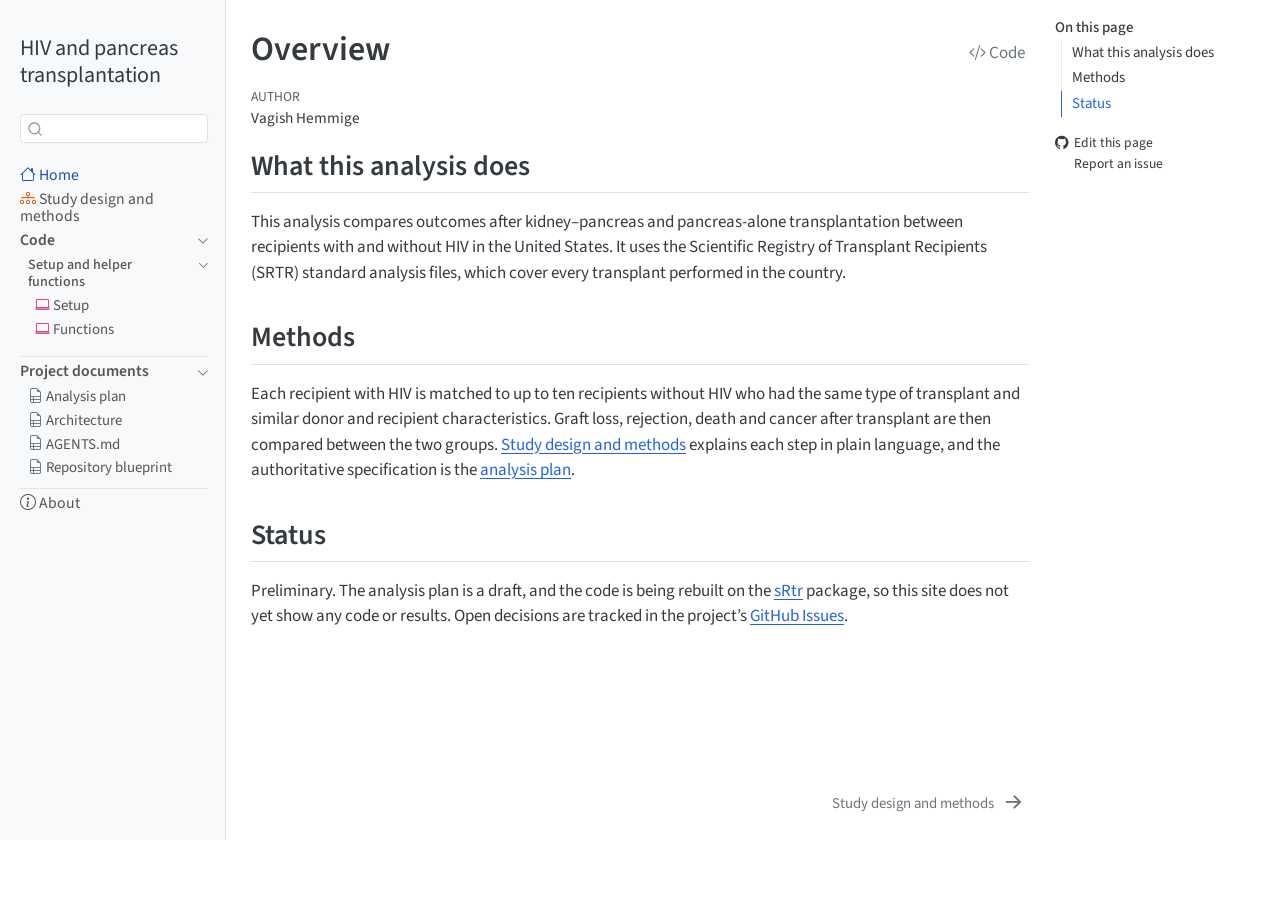
==== commit ccc8b2bb: "Built site for gh-pages" ====
--- a/index.html
+++ b/index.html
@@ -112,15 +112,15 @@
   }
 }</script>
 <style>
-div.callout-Pending.callout {
-  border-left-color: #f0c400;
-}
-div.callout-Pending.callout-style-default > .callout-header {
-  background-color: rgba(240, 196, 0, 0.13);
-}
-div.callout-Pending .callout-toggle::before {  background-image: url('data:image/svg+xml,<svg xmlns="http://www.w3.org/2000/svg" width="16" height="16" fill="rgb(33, 37, 41)" class="bi bi-chevron-down" viewBox="0 0 16 16"><path fill-rule="evenodd" d="M1.646 4.646a.5.5 0 0 1 .708 0L8 10.293l5.646-5.647a.5.5 0 0 1 .708.708l-6 6a.5.5 0 0 1-.708 0l-6-6a.5.5 0 0 1 0-.708z"/></svg>');}
-div.callout-Pending.callout-style-default .callout-icon::before, div.callout-Pending.callout-titled .callout-icon::before {
-  content: '⏳';
+div.callout-Rcode.callout {
+  border-left-color: #d63384;
+}
+div.callout-Rcode.callout-style-default > .callout-header {
+  background-color: rgba(214, 51, 132, 0.13);
+}
+div.callout-Rcode .callout-toggle::before {  background-image: url('data:image/svg+xml,<svg xmlns="http://www.w3.org/2000/svg" width="16" height="16" fill="rgb(33, 37, 41)" class="bi bi-chevron-down" viewBox="0 0 16 16"><path fill-rule="evenodd" d="M1.646 4.646a.5.5 0 0 1 .708 0L8 10.293l5.646-5.647a.5.5 0 0 1 .708.708l-6 6a.5.5 0 0 1-.708 0l-6-6a.5.5 0 0 1 0-.708z"/></svg>');}
+div.callout-Rcode.callout-style-default .callout-icon::before, div.callout-Rcode.callout-titled .callout-icon::before {
+  content: '💻';
   background-image: none;
 }
 div.callout-Results.callout {
@@ -134,15 +134,15 @@
   content: '📊';
   background-image: none;
 }
-div.callout-Rcode.callout {
-  border-left-color: #d63384;
-}
-div.callout-Rcode.callout-style-default > .callout-header {
-  background-color: rgba(214, 51, 132, 0.13);
-}
-div.callout-Rcode .callout-toggle::before {  background-image: url('data:image/svg+xml,<svg xmlns="http://www.w3.org/2000/svg" width="16" height="16" fill="rgb(33, 37, 41)" class="bi bi-chevron-down" viewBox="0 0 16 16"><path fill-rule="evenodd" d="M1.646 4.646a.5.5 0 0 1 .708 0L8 10.293l5.646-5.647a.5.5 0 0 1 .708.708l-6 6a.5.5 0 0 1-.708 0l-6-6a.5.5 0 0 1 0-.708z"/></svg>');}
-div.callout-Rcode.callout-style-default .callout-icon::before, div.callout-Rcode.callout-titled .callout-icon::before {
-  content: '💻';
+div.callout-Pending.callout {
+  border-left-color: #f0c400;
+}
+div.callout-Pending.callout-style-default > .callout-header {
+  background-color: rgba(240, 196, 0, 0.13);
+}
+div.callout-Pending .callout-toggle::before {  background-image: url('data:image/svg+xml,<svg xmlns="http://www.w3.org/2000/svg" width="16" height="16" fill="rgb(33, 37, 41)" class="bi bi-chevron-down" viewBox="0 0 16 16"><path fill-rule="evenodd" d="M1.646 4.646a.5.5 0 0 1 .708 0L8 10.293l5.646-5.647a.5.5 0 0 1 .708.708l-6 6a.5.5 0 0 1-.708 0l-6-6a.5.5 0 0 1 0-.708z"/></svg>');}
+div.callout-Pending.callout-style-default .callout-icon::before, div.callout-Pending.callout-titled .callout-icon::before {
+  content: '⏳';
   background-image: none;
 }
 </style>
@@ -202,9 +202,39 @@
         <li class="sidebar-item sidebar-item-section">
       <div class="sidebar-item-container"> 
             <button type="button" class="sidebar-item-text sidebar-item-toggle sidebar-link text-start" data-bs-toggle="collapse" data-bs-target="#quarto-sidebar-section-1" aria-controls="quarto-sidebar-section-1" aria-expanded="true">
- <span class="menu-text" id="quarto-sidebar-section-1-label">Project documents</span><i class="bi bi-chevron-right" aria-hidden="true"></i></button>
+ <span class="menu-text" id="quarto-sidebar-section-1-label">Code</span><i class="bi bi-chevron-right" aria-hidden="true"></i></button>
       </div>
       <ul id="quarto-sidebar-section-1" aria-labelledby="quarto-sidebar-section-1-label" class="collapse list-unstyled sidebar-section depth1 show">  
+          <li class="sidebar-item sidebar-item-section">
+      <div class="sidebar-item-container"> 
+            <button type="button" class="sidebar-item-text sidebar-item-toggle sidebar-link text-start" data-bs-toggle="collapse" data-bs-target="#quarto-sidebar-section-2" aria-controls="quarto-sidebar-section-2" aria-expanded="true">
+ <span class="menu-text" id="quarto-sidebar-section-2-label">Setup and helper functions</span><i class="bi bi-chevron-right" aria-hidden="true"></i></button>
+      </div>
+      <ul id="quarto-sidebar-section-2" aria-labelledby="quarto-sidebar-section-2-label" class="collapse list-unstyled sidebar-section depth2 show">  
+          <li class="sidebar-item">
+  <div class="sidebar-item-container"> 
+  <a href="./quarto/setup.html" class="sidebar-item-text sidebar-link"><i class="bi bi-laptop" role="img">
+</i> 
+ <span class="menu-text">Setup</span></a>
+  </div>
+</li>
+          <li class="sidebar-item">
+  <div class="sidebar-item-container"> 
+  <a href="./quarto/functions.html" class="sidebar-item-text sidebar-link"><i class="bi bi-laptop" role="img">
+</i> 
+ <span class="menu-text">Functions</span></a>
+  </div>
+</li>
+      </ul>
+  </li>
+      </ul>
+  </li>
+        <li class="sidebar-item sidebar-item-section">
+      <div class="sidebar-item-container"> 
+            <button type="button" class="sidebar-item-text sidebar-item-toggle sidebar-link text-start" data-bs-toggle="collapse" data-bs-target="#quarto-sidebar-section-3" aria-controls="quarto-sidebar-section-3" aria-expanded="true">
+ <span class="menu-text" id="quarto-sidebar-section-3-label">Project documents</span><i class="bi bi-chevron-right" aria-hidden="true"></i></button>
+      </div>
+      <ul id="quarto-sidebar-section-3" aria-labelledby="quarto-sidebar-section-3-label" class="collapse list-unstyled sidebar-section depth1 show">  
           <li class="sidebar-item">
   <div class="sidebar-item-container"> 
   <a href="./quarto/analysis-plan.html" class="sidebar-item-text sidebar-link"><i class="bi bi-file-earmark-ruled" role="img">
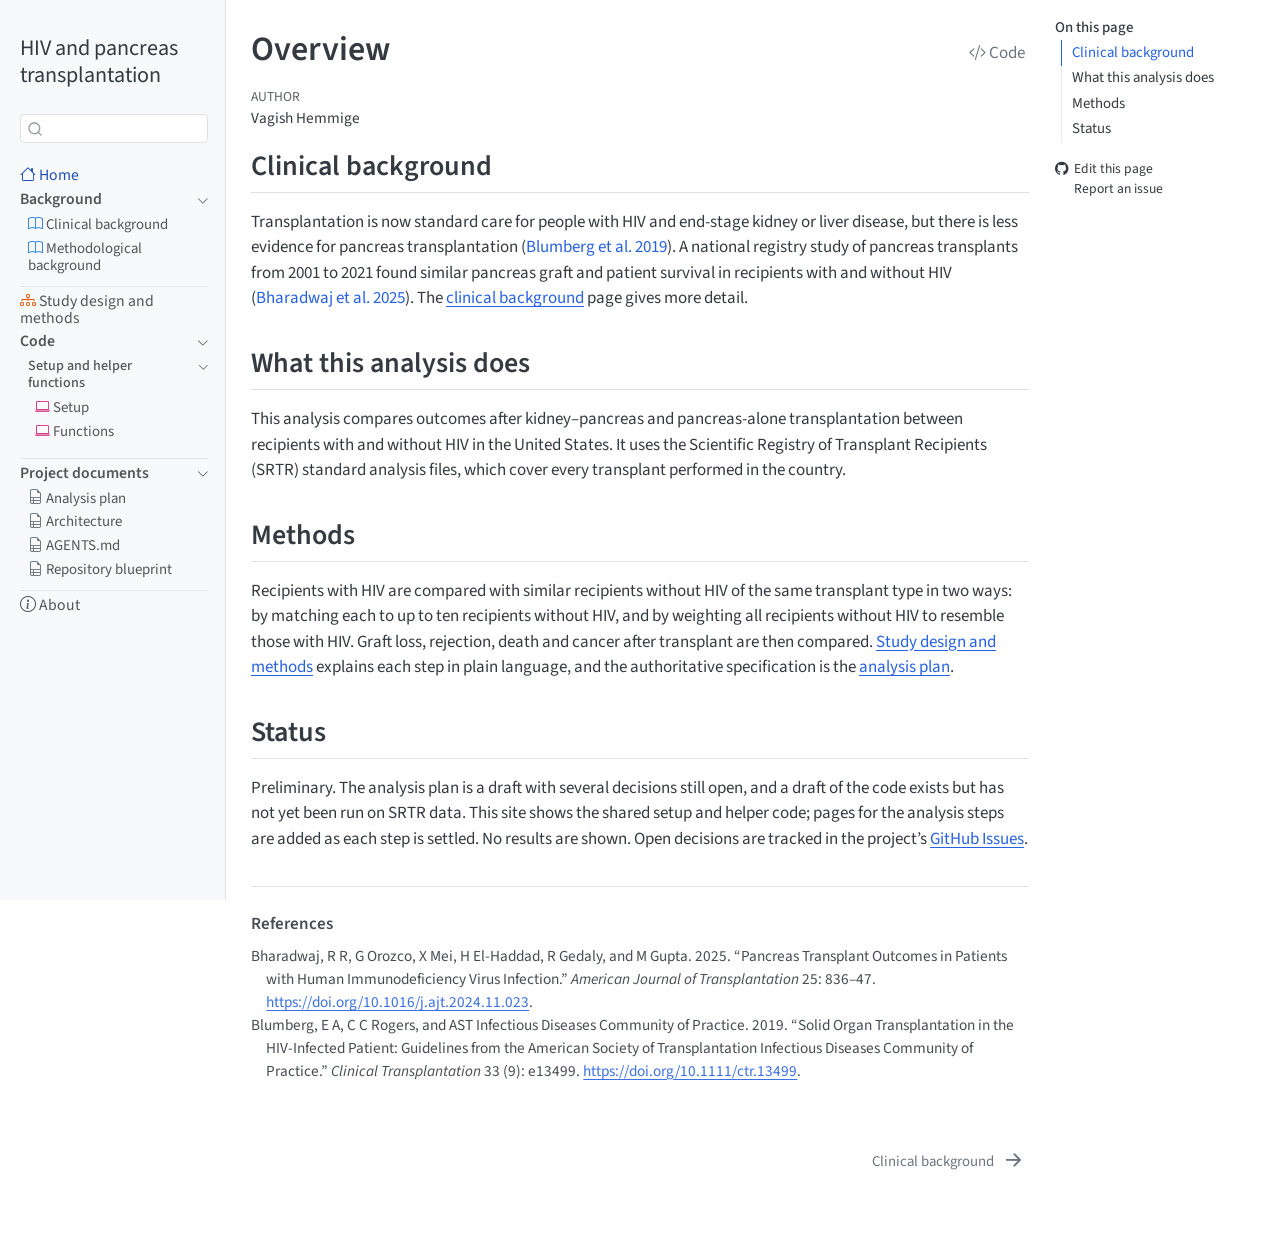
==== commit 5d347e76: "Built site for gh-pages" ====
--- a/index.html
+++ b/index.html
@@ -62,7 +62,26 @@
 @media screen {
 pre > code.sourceCode > span > a:first-child::before { text-decoration: underline; }
 }
-</style>
+/* CSS for citations */
+div.csl-bib-body { }
+div.csl-entry {
+  clear: both;
+}
+.hanging-indent div.csl-entry {
+  margin-left:2em;
+  text-indent:-2em;
+}
+div.csl-left-margin {
+  min-width:2em;
+  float:left;
+}
+div.csl-right-inline {
+  margin-left:2em;
+  padding-left:1em;
+}
+div.csl-indent {
+  margin-left: 2em;
+}</style>
 
 
 <script src="site_libs/quarto-nav/quarto-nav.js"></script>
@@ -72,7 +91,7 @@
 <script src="site_libs/quarto-search/fuse.min.js"></script>
 <script src="site_libs/quarto-search/quarto-search.js"></script>
 <meta name="quarto:offset" content="./">
-<link href="./quarto/study_methods.html" rel="next">
+<link href="./quarto/background.html" rel="next">
 <script src="site_libs/quarto-html/quarto.js" type="module"></script>
 <script src="site_libs/quarto-html/tabsets/tabsets.js" type="module"></script>
 <script src="site_libs/quarto-html/scrollable-regions/scrollable-regions.js" type="module"></script>
@@ -123,6 +142,17 @@
   content: '💻';
   background-image: none;
 }
+div.callout-Pending.callout {
+  border-left-color: #f0c400;
+}
+div.callout-Pending.callout-style-default > .callout-header {
+  background-color: rgba(240, 196, 0, 0.13);
+}
+div.callout-Pending .callout-toggle::before {  background-image: url('data:image/svg+xml,<svg xmlns="http://www.w3.org/2000/svg" width="16" height="16" fill="rgb(33, 37, 41)" class="bi bi-chevron-down" viewBox="0 0 16 16"><path fill-rule="evenodd" d="M1.646 4.646a.5.5 0 0 1 .708 0L8 10.293l5.646-5.647a.5.5 0 0 1 .708.708l-6 6a.5.5 0 0 1-.708 0l-6-6a.5.5 0 0 1 0-.708z"/></svg>');}
+div.callout-Pending.callout-style-default .callout-icon::before, div.callout-Pending.callout-titled .callout-icon::before {
+  content: '⏳';
+  background-image: none;
+}
 div.callout-Results.callout {
   border-left-color: #198754;
 }
@@ -132,17 +162,6 @@
 div.callout-Results .callout-toggle::before {  background-image: url('data:image/svg+xml,<svg xmlns="http://www.w3.org/2000/svg" width="16" height="16" fill="rgb(33, 37, 41)" class="bi bi-chevron-down" viewBox="0 0 16 16"><path fill-rule="evenodd" d="M1.646 4.646a.5.5 0 0 1 .708 0L8 10.293l5.646-5.647a.5.5 0 0 1 .708.708l-6 6a.5.5 0 0 1-.708 0l-6-6a.5.5 0 0 1 0-.708z"/></svg>');}
 div.callout-Results.callout-style-default .callout-icon::before, div.callout-Results.callout-titled .callout-icon::before {
   content: '📊';
-  background-image: none;
-}
-div.callout-Pending.callout {
-  border-left-color: #f0c400;
-}
-div.callout-Pending.callout-style-default > .callout-header {
-  background-color: rgba(240, 196, 0, 0.13);
-}
-div.callout-Pending .callout-toggle::before {  background-image: url('data:image/svg+xml,<svg xmlns="http://www.w3.org/2000/svg" width="16" height="16" fill="rgb(33, 37, 41)" class="bi bi-chevron-down" viewBox="0 0 16 16"><path fill-rule="evenodd" d="M1.646 4.646a.5.5 0 0 1 .708 0L8 10.293l5.646-5.647a.5.5 0 0 1 .708.708l-6 6a.5.5 0 0 1-.708 0l-6-6a.5.5 0 0 1 0-.708z"/></svg>');}
-div.callout-Pending.callout-style-default .callout-icon::before, div.callout-Pending.callout-titled .callout-icon::before {
-  content: '⏳';
   background-image: none;
 }
 </style>
@@ -192,25 +211,47 @@
  <span class="menu-text">Home</span></a>
   </div>
 </li>
-        <li class="sidebar-item">
-  <div class="sidebar-item-container"> 
-  <a href="./quarto/study_methods.html" class="sidebar-item-text sidebar-link"><i class="bi bi-diagram-3" role="img">
-</i> 
- <span class="menu-text">Study design and methods</span></a>
-  </div>
-</li>
         <li class="sidebar-item sidebar-item-section">
       <div class="sidebar-item-container"> 
             <button type="button" class="sidebar-item-text sidebar-item-toggle sidebar-link text-start" data-bs-toggle="collapse" data-bs-target="#quarto-sidebar-section-1" aria-controls="quarto-sidebar-section-1" aria-expanded="true">
- <span class="menu-text" id="quarto-sidebar-section-1-label">Code</span><i class="bi bi-chevron-right" aria-hidden="true"></i></button>
+ <span class="menu-text" id="quarto-sidebar-section-1-label">Background</span><i class="bi bi-chevron-right" aria-hidden="true"></i></button>
       </div>
       <ul id="quarto-sidebar-section-1" aria-labelledby="quarto-sidebar-section-1-label" class="collapse list-unstyled sidebar-section depth1 show">  
+          <li class="sidebar-item">
+  <div class="sidebar-item-container"> 
+  <a href="./quarto/background.html" class="sidebar-item-text sidebar-link"><i class="bi bi-book" role="img">
+</i> 
+ <span class="menu-text">Clinical background</span></a>
+  </div>
+</li>
+          <li class="sidebar-item">
+  <div class="sidebar-item-container"> 
+  <a href="./quarto/methodological_background.html" class="sidebar-item-text sidebar-link"><i class="bi bi-book" role="img">
+</i> 
+ <span class="menu-text">Methodological background</span></a>
+  </div>
+</li>
+      </ul>
+  </li>
+        <li class="sidebar-item">
+  <div class="sidebar-item-container"> 
+  <a href="./quarto/study_methods.html" class="sidebar-item-text sidebar-link"><i class="bi bi-diagram-3" role="img">
+</i> 
+ <span class="menu-text">Study design and methods</span></a>
+  </div>
+</li>
+        <li class="sidebar-item sidebar-item-section">
+      <div class="sidebar-item-container"> 
+            <button type="button" class="sidebar-item-text sidebar-item-toggle sidebar-link text-start" data-bs-toggle="collapse" data-bs-target="#quarto-sidebar-section-2" aria-controls="quarto-sidebar-section-2" aria-expanded="true">
+ <span class="menu-text" id="quarto-sidebar-section-2-label">Code</span><i class="bi bi-chevron-right" aria-hidden="true"></i></button>
+      </div>
+      <ul id="quarto-sidebar-section-2" aria-labelledby="quarto-sidebar-section-2-label" class="collapse list-unstyled sidebar-section depth1 show">  
           <li class="sidebar-item sidebar-item-section">
       <div class="sidebar-item-container"> 
-            <button type="button" class="sidebar-item-text sidebar-item-toggle sidebar-link text-start" data-bs-toggle="collapse" data-bs-target="#quarto-sidebar-section-2" aria-controls="quarto-sidebar-section-2" aria-expanded="true">
- <span class="menu-text" id="quarto-sidebar-section-2-label">Setup and helper functions</span><i class="bi bi-chevron-right" aria-hidden="true"></i></button>
+            <button type="button" class="sidebar-item-text sidebar-item-toggle sidebar-link text-start" data-bs-toggle="collapse" data-bs-target="#quarto-sidebar-section-3" aria-controls="quarto-sidebar-section-3" aria-expanded="true">
+ <span class="menu-text" id="quarto-sidebar-section-3-label">Setup and helper functions</span><i class="bi bi-chevron-right" aria-hidden="true"></i></button>
       </div>
-      <ul id="quarto-sidebar-section-2" aria-labelledby="quarto-sidebar-section-2-label" class="collapse list-unstyled sidebar-section depth2 show">  
+      <ul id="quarto-sidebar-section-3" aria-labelledby="quarto-sidebar-section-3-label" class="collapse list-unstyled sidebar-section depth2 show">  
           <li class="sidebar-item">
   <div class="sidebar-item-container"> 
   <a href="./quarto/setup.html" class="sidebar-item-text sidebar-link"><i class="bi bi-laptop" role="img">
@@ -231,10 +272,10 @@
   </li>
         <li class="sidebar-item sidebar-item-section">
       <div class="sidebar-item-container"> 
-            <button type="button" class="sidebar-item-text sidebar-item-toggle sidebar-link text-start" data-bs-toggle="collapse" data-bs-target="#quarto-sidebar-section-3" aria-controls="quarto-sidebar-section-3" aria-expanded="true">
- <span class="menu-text" id="quarto-sidebar-section-3-label">Project documents</span><i class="bi bi-chevron-right" aria-hidden="true"></i></button>
+            <button type="button" class="sidebar-item-text sidebar-item-toggle sidebar-link text-start" data-bs-toggle="collapse" data-bs-target="#quarto-sidebar-section-4" aria-controls="quarto-sidebar-section-4" aria-expanded="true">
+ <span class="menu-text" id="quarto-sidebar-section-4-label">Project documents</span><i class="bi bi-chevron-right" aria-hidden="true"></i></button>
       </div>
-      <ul id="quarto-sidebar-section-3" aria-labelledby="quarto-sidebar-section-3-label" class="collapse list-unstyled sidebar-section depth1 show">  
+      <ul id="quarto-sidebar-section-4" aria-labelledby="quarto-sidebar-section-4-label" class="collapse list-unstyled sidebar-section depth1 show">  
           <li class="sidebar-item">
   <div class="sidebar-item-container"> 
   <a href="./quarto/analysis-plan.html" class="sidebar-item-text sidebar-link"><i class="bi bi-file-earmark-ruled" role="img">
@@ -282,7 +323,8 @@
     <h2 id="toc-title">On this page</h2>
    
   <ul>
-  <li><a href="#what-this-analysis-does" id="toc-what-this-analysis-does" class="nav-link active" data-scroll-target="#what-this-analysis-does">What this analysis does</a></li>
+  <li><a href="#clinical-background" id="toc-clinical-background" class="nav-link active" data-scroll-target="#clinical-background">Clinical background</a></li>
+  <li><a href="#what-this-analysis-does" id="toc-what-this-analysis-does" class="nav-link" data-scroll-target="#what-this-analysis-does">What this analysis does</a></li>
   <li><a href="#methods" id="toc-methods" class="nav-link" data-scroll-target="#methods">Methods</a></li>
   <li><a href="#status" id="toc-status" class="nav-link" data-scroll-target="#status">Status</a></li>
   </ul>
@@ -316,24 +358,36 @@
 </header>
 
 
+<section id="clinical-background" class="level2">
+<h2 class="anchored" data-anchor-id="clinical-background">Clinical background</h2>
+<p>Transplantation is now standard care for people with HIV and end-stage kidney or liver disease, but there is less evidence for pancreas transplantation <span class="citation" data-cites="blumberg2019astid">(<a href="#ref-blumberg2019astid" role="doc-biblioref">Blumberg et al. 2019</a>)</span>. A national registry study of pancreas transplants from 2001 to 2021 found similar pancreas graft and patient survival in recipients with and without HIV <span class="citation" data-cites="bharadwaj2024pancreas">(<a href="#ref-bharadwaj2024pancreas" role="doc-biblioref">Bharadwaj et al. 2025</a>)</span>. The <a href="./quarto/background.html">clinical background</a> page gives more detail.</p>
+</section>
 <section id="what-this-analysis-does" class="level2">
 <h2 class="anchored" data-anchor-id="what-this-analysis-does">What this analysis does</h2>
 <p>This analysis compares outcomes after kidney–pancreas and pancreas-alone transplantation between recipients with and without HIV in the United States. It uses the Scientific Registry of Transplant Recipients (SRTR) standard analysis files, which cover every transplant performed in the country.</p>
 </section>
 <section id="methods" class="level2">
 <h2 class="anchored" data-anchor-id="methods">Methods</h2>
-<p>Each recipient with HIV is matched to up to ten recipients without HIV who had the same type of transplant and similar donor and recipient characteristics. Graft loss, rejection, death and cancer after transplant are then compared between the two groups. <a href="./quarto/study_methods.html">Study design and methods</a> explains each step in plain language, and the authoritative specification is the <a href="./quarto/analysis-plan.html">analysis plan</a>.</p>
+<p>Recipients with HIV are compared with similar recipients without HIV of the same transplant type in two ways: by matching each to up to ten recipients without HIV, and by weighting all recipients without HIV to resemble those with HIV. Graft loss, rejection, death and cancer after transplant are then compared. <a href="./quarto/study_methods.html">Study design and methods</a> explains each step in plain language, and the authoritative specification is the <a href="./quarto/analysis-plan.html">analysis plan</a>.</p>
 </section>
 <section id="status" class="level2">
 <h2 class="anchored" data-anchor-id="status">Status</h2>
-<p>Preliminary. The analysis plan is a draft, and the code is being rebuilt on the <a href="https://github.com/VagishHemmige/sRtr">sRtr</a> package, so this site does not yet show any code or results. Open decisions are tracked in the project’s <a href="https://github.com/VagishHemmige/HIV-pancreas-2024-srtr/issues">GitHub Issues</a>.</p>
+<p>Preliminary. The analysis plan is a draft with several decisions still open, and a draft of the code exists but has not yet been run on SRTR data. This site shows the shared setup and helper code; pages for the analysis steps are added as each step is settled. No results are shown. Open decisions are tracked in the project’s <a href="https://github.com/VagishHemmige/HIV-pancreas-2024-srtr/issues">GitHub Issues</a>.</p>
 
 
 <!-- -->
 
+
 </section>
 
-</main> <!-- /main -->
+<div id="quarto-appendix" class="default"><section class="quarto-appendix-contents" role="doc-bibliography" id="quarto-bibliography"><h2 class="anchored quarto-appendix-heading">References</h2><div id="refs" class="references csl-bib-body hanging-indent" role="list">
+<div id="ref-bharadwaj2024pancreas" class="csl-entry" role="listitem">
+Bharadwaj, R R, G Orozco, X Mei, H El-Haddad, R Gedaly, and M Gupta. 2025. <span>“Pancreas Transplant Outcomes in Patients with Human Immunodeficiency Virus Infection.”</span> <em>American Journal of Transplantation</em> 25: 836–47. <a href="https://doi.org/10.1016/j.ajt.2024.11.023">https://doi.org/10.1016/j.ajt.2024.11.023</a>.
+</div>
+<div id="ref-blumberg2019astid" class="csl-entry" role="listitem">
+Blumberg, E A, C C Rogers, and AST Infectious Diseases Community of Practice. 2019. <span>“Solid Organ Transplantation in the <span>HIV</span>-Infected Patient: Guidelines from the <span class="nocase">American Society of Transplantation Infectious Diseases Community of Practice</span>.”</span> <em>Clinical Transplantation</em> 33 (9): e13499. <a href="https://doi.org/10.1111/ctr.13499">https://doi.org/10.1111/ctr.13499</a>.
+</div>
+</div></section></div></main> <!-- /main -->
 <script id="quarto-html-after-body" type="application/javascript">
   window.document.addEventListener("DOMContentLoaded", function (event) {
     const icon = "";
@@ -865,8 +919,8 @@
   <div class="nav-page nav-page-previous">
   </div>
   <div class="nav-page nav-page-next">
-      <a href="./quarto/study_methods.html" class="pagination-link" aria-label="Study design and methods">
-        <span class="nav-page-text">Study design and methods</span> <i class="bi bi-arrow-right-short"></i>
+      <a href="./quarto/background.html" class="pagination-link" aria-label="Clinical background">
+        <span class="nav-page-text">Clinical background</span> <i class="bi bi-arrow-right-short"></i>
       </a>
   </div>
 </nav><div class="modal fade" id="quarto-embedded-source-code-modal" tabindex="-1" aria-labelledby="quarto-embedded-source-code-modal-label" aria-hidden="true"><div class="modal-dialog modal-dialog-scrollable"><div class="modal-content"><div class="modal-header"><h5 class="modal-title" id="quarto-embedded-source-code-modal-label">Source Code</h5><button class="btn-close" data-bs-dismiss="modal"></button></div><div class="modal-body"><div class="">
@@ -875,17 +929,21 @@
 <span id="cb1-3"><a href="#cb1-3" aria-hidden="true" tabindex="-1"></a><span class="an">format:</span><span class="co"> html</span></span>
 <span id="cb1-4"><a href="#cb1-4" aria-hidden="true" tabindex="-1"></a><span class="co">---</span></span>
 <span id="cb1-5"><a href="#cb1-5" aria-hidden="true" tabindex="-1"></a></span>
-<span id="cb1-6"><a href="#cb1-6" aria-hidden="true" tabindex="-1"></a><span class="fu">## What this analysis does</span></span>
+<span id="cb1-6"><a href="#cb1-6" aria-hidden="true" tabindex="-1"></a><span class="fu">## Clinical background</span></span>
 <span id="cb1-7"><a href="#cb1-7" aria-hidden="true" tabindex="-1"></a></span>
-<span id="cb1-8"><a href="#cb1-8" aria-hidden="true" tabindex="-1"></a>This analysis compares outcomes after kidney–pancreas and pancreas-alone transplantation between recipients with and without HIV in the United States. It uses the Scientific Registry of Transplant Recipients (SRTR) standard analysis files, which cover every transplant performed in the country.</span>
+<span id="cb1-8"><a href="#cb1-8" aria-hidden="true" tabindex="-1"></a>Transplantation is now standard care for people with HIV and end-stage kidney or liver disease, but there is less evidence for pancreas transplantation <span class="co">[</span><span class="ot">@blumberg2019astid</span><span class="co">]</span>. A national registry study of pancreas transplants from 2001 to 2021 found similar pancreas graft and patient survival in recipients with and without HIV <span class="co">[</span><span class="ot">@bharadwaj2024pancreas</span><span class="co">]</span>. The <span class="co">[</span><span class="ot">clinical background</span><span class="co">](quarto/background.qmd)</span> page gives more detail.</span>
 <span id="cb1-9"><a href="#cb1-9" aria-hidden="true" tabindex="-1"></a></span>
-<span id="cb1-10"><a href="#cb1-10" aria-hidden="true" tabindex="-1"></a><span class="fu">## Methods</span></span>
+<span id="cb1-10"><a href="#cb1-10" aria-hidden="true" tabindex="-1"></a><span class="fu">## What this analysis does</span></span>
 <span id="cb1-11"><a href="#cb1-11" aria-hidden="true" tabindex="-1"></a></span>
-<span id="cb1-12"><a href="#cb1-12" aria-hidden="true" tabindex="-1"></a>Each recipient with HIV is matched to up to ten recipients without HIV who had the same type of transplant and similar donor and recipient characteristics. Graft loss, rejection, death and cancer after transplant are then compared between the two groups. <span class="co">[</span><span class="ot">Study design and methods</span><span class="co">](quarto/study_methods.qmd)</span> explains each step in plain language, and the authoritative specification is the <span class="co">[</span><span class="ot">analysis plan</span><span class="co">](quarto/analysis-plan.qmd)</span>.</span>
+<span id="cb1-12"><a href="#cb1-12" aria-hidden="true" tabindex="-1"></a>This analysis compares outcomes after kidney–pancreas and pancreas-alone transplantation between recipients with and without HIV in the United States. It uses the Scientific Registry of Transplant Recipients (SRTR) standard analysis files, which cover every transplant performed in the country.</span>
 <span id="cb1-13"><a href="#cb1-13" aria-hidden="true" tabindex="-1"></a></span>
-<span id="cb1-14"><a href="#cb1-14" aria-hidden="true" tabindex="-1"></a><span class="fu">## Status</span></span>
+<span id="cb1-14"><a href="#cb1-14" aria-hidden="true" tabindex="-1"></a><span class="fu">## Methods</span></span>
 <span id="cb1-15"><a href="#cb1-15" aria-hidden="true" tabindex="-1"></a></span>
-<span id="cb1-16"><a href="#cb1-16" aria-hidden="true" tabindex="-1"></a>Preliminary. The analysis plan is a draft, and the code is being rebuilt on the <span class="co">[</span><span class="ot">sRtr</span><span class="co">](https://github.com/VagishHemmige/sRtr)</span> package, so this site does not yet show any code or results. Open decisions are tracked in the project's <span class="co">[</span><span class="ot">GitHub Issues</span><span class="co">](https://github.com/VagishHemmige/HIV-pancreas-2024-srtr/issues)</span>.</span></code></pre></div><button title="Copy to Clipboard" class="code-copy-button" data-in-quarto-modal=""><i class="bi"></i></button></div>
+<span id="cb1-16"><a href="#cb1-16" aria-hidden="true" tabindex="-1"></a>Recipients with HIV are compared with similar recipients without HIV of the same transplant type in two ways: by matching each to up to ten recipients without HIV, and by weighting all recipients without HIV to resemble those with HIV. Graft loss, rejection, death and cancer after transplant are then compared. <span class="co">[</span><span class="ot">Study design and methods</span><span class="co">](quarto/study_methods.qmd)</span> explains each step in plain language, and the authoritative specification is the <span class="co">[</span><span class="ot">analysis plan</span><span class="co">](quarto/analysis-plan.qmd)</span>.</span>
+<span id="cb1-17"><a href="#cb1-17" aria-hidden="true" tabindex="-1"></a></span>
+<span id="cb1-18"><a href="#cb1-18" aria-hidden="true" tabindex="-1"></a><span class="fu">## Status</span></span>
+<span id="cb1-19"><a href="#cb1-19" aria-hidden="true" tabindex="-1"></a></span>
+<span id="cb1-20"><a href="#cb1-20" aria-hidden="true" tabindex="-1"></a>Preliminary. The analysis plan is a draft with several decisions still open, and a draft of the code exists but has not yet been run on SRTR data. This site shows the shared setup and helper code; pages for the analysis steps are added as each step is settled. No results are shown. Open decisions are tracked in the project's <span class="co">[</span><span class="ot">GitHub Issues</span><span class="co">](https://github.com/VagishHemmige/HIV-pancreas-2024-srtr/issues)</span>.</span></code></pre></div><button title="Copy to Clipboard" class="code-copy-button" data-in-quarto-modal=""><i class="bi"></i></button></div>
 </div></div></div></div></div>
 </div> <!-- /content -->
 
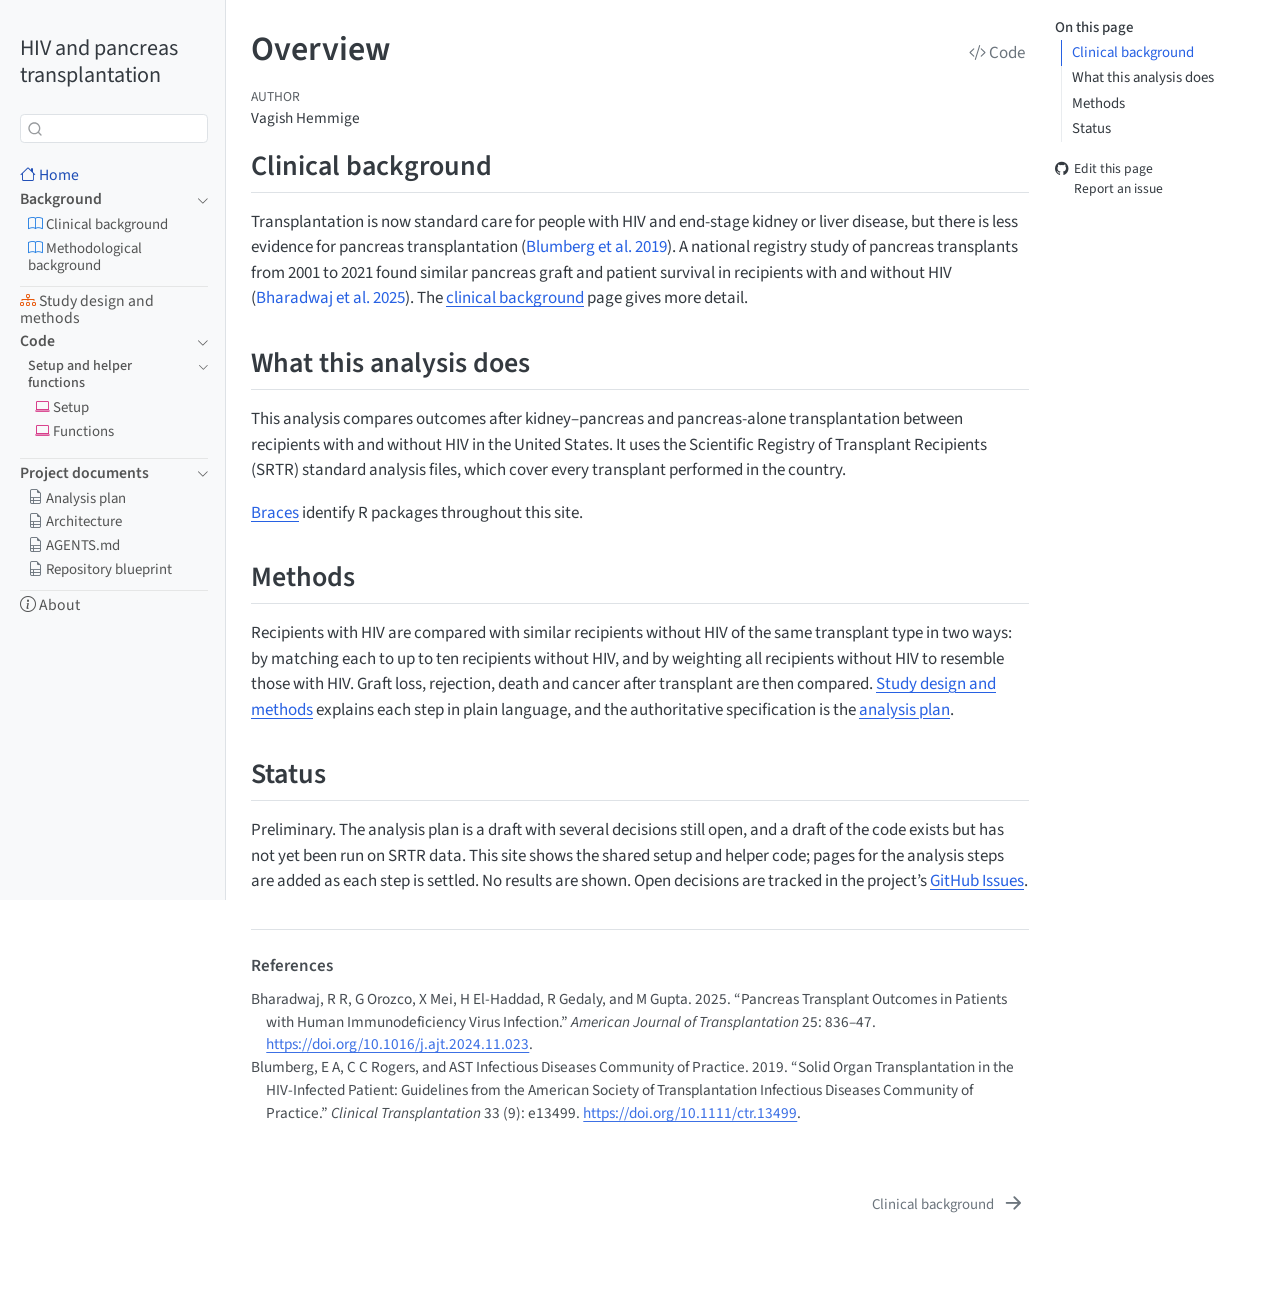
==== commit ae61a0d5: "Built site for gh-pages" ====
--- a/index.html
+++ b/index.html
@@ -102,7 +102,7 @@
 <link href="site_libs/quarto-html/quarto-syntax-highlighting-63b5708e65d6cd79cd7618c58d0c21e7.css" rel="stylesheet" id="quarto-text-highlighting-styles">
 <script src="site_libs/bootstrap/bootstrap.min.js"></script>
 <link href="site_libs/bootstrap/bootstrap-icons.css" rel="stylesheet">
-<link href="site_libs/bootstrap/bootstrap-e3a35904f429b4d0baa96e5eab7940c9.min.css" rel="stylesheet" append-hash="true" id="quarto-bootstrap" data-mode="light">
+<link href="site_libs/bootstrap/bootstrap-7881209bc2a9289d3bb75d0acd3c394d.min.css" rel="stylesheet" append-hash="true" id="quarto-bootstrap" data-mode="light">
 <script id="quarto-search-options" type="application/json">{
   "location": "sidebar",
   "copy-button": false,
@@ -131,17 +131,6 @@
   }
 }</script>
 <style>
-div.callout-Rcode.callout {
-  border-left-color: #d63384;
-}
-div.callout-Rcode.callout-style-default > .callout-header {
-  background-color: rgba(214, 51, 132, 0.13);
-}
-div.callout-Rcode .callout-toggle::before {  background-image: url('data:image/svg+xml,<svg xmlns="http://www.w3.org/2000/svg" width="16" height="16" fill="rgb(33, 37, 41)" class="bi bi-chevron-down" viewBox="0 0 16 16"><path fill-rule="evenodd" d="M1.646 4.646a.5.5 0 0 1 .708 0L8 10.293l5.646-5.647a.5.5 0 0 1 .708.708l-6 6a.5.5 0 0 1-.708 0l-6-6a.5.5 0 0 1 0-.708z"/></svg>');}
-div.callout-Rcode.callout-style-default .callout-icon::before, div.callout-Rcode.callout-titled .callout-icon::before {
-  content: '💻';
-  background-image: none;
-}
 div.callout-Pending.callout {
   border-left-color: #f0c400;
 }
@@ -162,6 +151,17 @@
 div.callout-Results .callout-toggle::before {  background-image: url('data:image/svg+xml,<svg xmlns="http://www.w3.org/2000/svg" width="16" height="16" fill="rgb(33, 37, 41)" class="bi bi-chevron-down" viewBox="0 0 16 16"><path fill-rule="evenodd" d="M1.646 4.646a.5.5 0 0 1 .708 0L8 10.293l5.646-5.647a.5.5 0 0 1 .708.708l-6 6a.5.5 0 0 1-.708 0l-6-6a.5.5 0 0 1 0-.708z"/></svg>');}
 div.callout-Results.callout-style-default .callout-icon::before, div.callout-Results.callout-titled .callout-icon::before {
   content: '📊';
+  background-image: none;
+}
+div.callout-Rcode.callout {
+  border-left-color: #d63384;
+}
+div.callout-Rcode.callout-style-default > .callout-header {
+  background-color: rgba(214, 51, 132, 0.13);
+}
+div.callout-Rcode .callout-toggle::before {  background-image: url('data:image/svg+xml,<svg xmlns="http://www.w3.org/2000/svg" width="16" height="16" fill="rgb(33, 37, 41)" class="bi bi-chevron-down" viewBox="0 0 16 16"><path fill-rule="evenodd" d="M1.646 4.646a.5.5 0 0 1 .708 0L8 10.293l5.646-5.647a.5.5 0 0 1 .708.708l-6 6a.5.5 0 0 1-.708 0l-6-6a.5.5 0 0 1 0-.708z"/></svg>');}
+div.callout-Rcode.callout-style-default .callout-icon::before, div.callout-Rcode.callout-titled .callout-icon::before {
+  content: '💻';
   background-image: none;
 }
 </style>
@@ -365,6 +365,7 @@
 <section id="what-this-analysis-does" class="level2">
 <h2 class="anchored" data-anchor-id="what-this-analysis-does">What this analysis does</h2>
 <p>This analysis compares outcomes after kidney–pancreas and pancreas-alone transplantation between recipients with and without HIV in the United States. It uses the Scientific Registry of Transplant Recipients (SRTR) standard analysis files, which cover every transplant performed in the country.</p>
+<p><a href="https://forum.posit.co/t/curly-braces-around-package-name-convention/122547">Braces</a> identify R packages throughout this site.</p>
 </section>
 <section id="methods" class="level2">
 <h2 class="anchored" data-anchor-id="methods">Methods</h2>
@@ -937,13 +938,15 @@
 <span id="cb1-11"><a href="#cb1-11" aria-hidden="true" tabindex="-1"></a></span>
 <span id="cb1-12"><a href="#cb1-12" aria-hidden="true" tabindex="-1"></a>This analysis compares outcomes after kidney–pancreas and pancreas-alone transplantation between recipients with and without HIV in the United States. It uses the Scientific Registry of Transplant Recipients (SRTR) standard analysis files, which cover every transplant performed in the country.</span>
 <span id="cb1-13"><a href="#cb1-13" aria-hidden="true" tabindex="-1"></a></span>
-<span id="cb1-14"><a href="#cb1-14" aria-hidden="true" tabindex="-1"></a><span class="fu">## Methods</span></span>
+<span id="cb1-14"><a href="#cb1-14" aria-hidden="true" tabindex="-1"></a><span class="co">[</span><span class="ot">Braces</span><span class="co">](https://forum.posit.co/t/curly-braces-around-package-name-convention/122547)</span> identify R packages throughout this site.</span>
 <span id="cb1-15"><a href="#cb1-15" aria-hidden="true" tabindex="-1"></a></span>
-<span id="cb1-16"><a href="#cb1-16" aria-hidden="true" tabindex="-1"></a>Recipients with HIV are compared with similar recipients without HIV of the same transplant type in two ways: by matching each to up to ten recipients without HIV, and by weighting all recipients without HIV to resemble those with HIV. Graft loss, rejection, death and cancer after transplant are then compared. <span class="co">[</span><span class="ot">Study design and methods</span><span class="co">](quarto/study_methods.qmd)</span> explains each step in plain language, and the authoritative specification is the <span class="co">[</span><span class="ot">analysis plan</span><span class="co">](quarto/analysis-plan.qmd)</span>.</span>
+<span id="cb1-16"><a href="#cb1-16" aria-hidden="true" tabindex="-1"></a><span class="fu">## Methods</span></span>
 <span id="cb1-17"><a href="#cb1-17" aria-hidden="true" tabindex="-1"></a></span>
-<span id="cb1-18"><a href="#cb1-18" aria-hidden="true" tabindex="-1"></a><span class="fu">## Status</span></span>
+<span id="cb1-18"><a href="#cb1-18" aria-hidden="true" tabindex="-1"></a>Recipients with HIV are compared with similar recipients without HIV of the same transplant type in two ways: by matching each to up to ten recipients without HIV, and by weighting all recipients without HIV to resemble those with HIV. Graft loss, rejection, death and cancer after transplant are then compared. <span class="co">[</span><span class="ot">Study design and methods</span><span class="co">](quarto/study_methods.qmd)</span> explains each step in plain language, and the authoritative specification is the <span class="co">[</span><span class="ot">analysis plan</span><span class="co">](quarto/analysis-plan.qmd)</span>.</span>
 <span id="cb1-19"><a href="#cb1-19" aria-hidden="true" tabindex="-1"></a></span>
-<span id="cb1-20"><a href="#cb1-20" aria-hidden="true" tabindex="-1"></a>Preliminary. The analysis plan is a draft with several decisions still open, and a draft of the code exists but has not yet been run on SRTR data. This site shows the shared setup and helper code; pages for the analysis steps are added as each step is settled. No results are shown. Open decisions are tracked in the project's <span class="co">[</span><span class="ot">GitHub Issues</span><span class="co">](https://github.com/VagishHemmige/HIV-pancreas-2024-srtr/issues)</span>.</span></code></pre></div><button title="Copy to Clipboard" class="code-copy-button" data-in-quarto-modal=""><i class="bi"></i></button></div>
+<span id="cb1-20"><a href="#cb1-20" aria-hidden="true" tabindex="-1"></a><span class="fu">## Status</span></span>
+<span id="cb1-21"><a href="#cb1-21" aria-hidden="true" tabindex="-1"></a></span>
+<span id="cb1-22"><a href="#cb1-22" aria-hidden="true" tabindex="-1"></a>Preliminary. The analysis plan is a draft with several decisions still open, and a draft of the code exists but has not yet been run on SRTR data. This site shows the shared setup and helper code; pages for the analysis steps are added as each step is settled. No results are shown. Open decisions are tracked in the project's <span class="co">[</span><span class="ot">GitHub Issues</span><span class="co">](https://github.com/VagishHemmige/HIV-pancreas-2024-srtr/issues)</span>.</span></code></pre></div><button title="Copy to Clipboard" class="code-copy-button" data-in-quarto-modal=""><i class="bi"></i></button></div>
 </div></div></div></div></div>
 </div> <!-- /content -->
 
